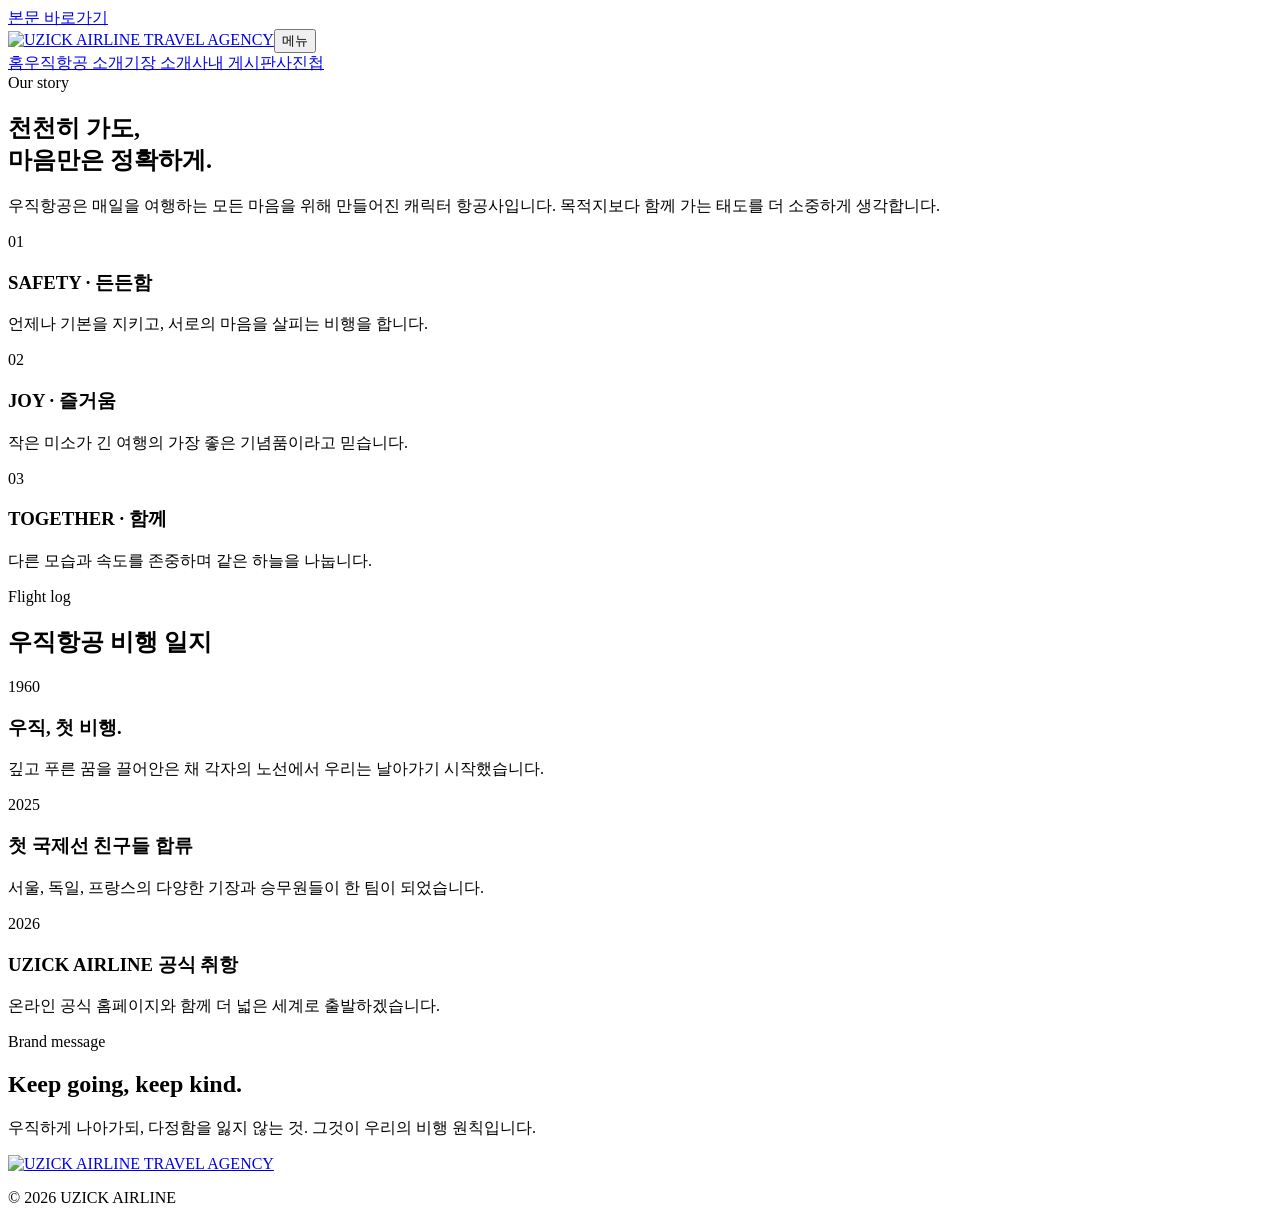
==== about.html @ 8cd91e7f "Publish UZICK AIRLINE website pages" ====
<!doctype html><html lang="ko"><head><meta charset="utf-8"><meta name="viewport" content="width=device-width,initial-scale=1"><meta name="robots" content="noindex,nofollow,noarchive,nosnippet"><title>우직항공 소개 · UZICK AIRLINE</title><link rel="stylesheet" href="assets/css/style.css"><link rel="stylesheet" href="assets/css/brand.css"></head><body><a class="skip" href="#main">본문 바로가기</a><header class="site-header"><div class="nav-wrap"><a class="brand" href="index.html" aria-label="우직항공 홈"><span class="brand-logo-frame"><img src="assets/images/uzick-airline-logo.png" alt="UZICK AIRLINE TRAVEL AGENCY"></span></a><button class="menu-btn" aria-expanded="false">메뉴</button><nav class="nav"><a href="index.html">홈</a><a href="about.html">우직항공 소개</a><a href="captains.html">기장 소개</a><a href="board.html">사내 게시판</a><a href="gallery.html">사진첩</a></nav></div></header><main id="main"><section class="page-hero"><div><span class="eyebrow">Our story</span><h1>천천히 가도,<br>마음만은 정확하게.</h1><p>우직항공은 매일을 여행하는 모든 마음을 위해 만들어진 캐릭터 항공사입니다. 목적지보다 함께 가는 태도를 더 소중하게 생각합니다.</p></div></section><section class="section"><div class="grid three"><article class="card"><span class="feature-number">01</span><h3>SAFETY · 든든함</h3><p>언제나 기본을 지키고, 서로의 마음을 살피는 비행을 합니다.</p></article><article class="card"><span class="feature-number">02</span><h3>JOY · 즐거움</h3><p>작은 미소가 긴 여행의 가장 좋은 기념품이라고 믿습니다.</p></article><article class="card"><span class="feature-number">03</span><h3>TOGETHER · 함께</h3><p>다른 모습과 속도를 존중하며 같은 하늘을 나눕니다.</p></article></div></section><section class="section"><div class="section-head"><div><span class="eyebrow">Flight log</span><h2>우직항공 비행 일지</h2></div></div><div class="timeline"><article class="card"><span class="badge">1960</span><h3>우직, 첫 비행.</h3><p>깊고 푸른 꿈을 끌어안은 채 각자의 노선에서 우리는 날아가기 시작했습니다.</p></article><article class="card"><span class="badge">2025</span><h3>첫 국제선 친구들 합류</h3><p>서울, 독일, 프랑스의 다양한 기장과 승무원들이 한 팀이 되었습니다.</p></article><article class="card"><span class="badge">2026</span><h3>UZICK AIRLINE 공식 취항</h3><p>온라인 공식 홈페이지와 함께 더 넓은 세계로 출발하겠습니다.</p></article></div></section><section class="section tight"><div class="card flight-board"><span class="eyebrow">Brand message</span><h2>Keep going, keep kind.</h2><p>우직하게 나아가되, 다정함을 잃지 않는 것. 그것이 우리의 비행 원칙입니다.</p></div></section></main><footer><div><a class="brand" href="index.html" aria-label="우직항공 홈"><span class="brand-logo-frame"><img src="assets/images/uzick-airline-logo.png" alt="UZICK AIRLINE TRAVEL AGENCY"></span></a><p>© 2026 UZICK AIRLINE</p></div></footer><script src="assets/js/common.js"></script></body></html>
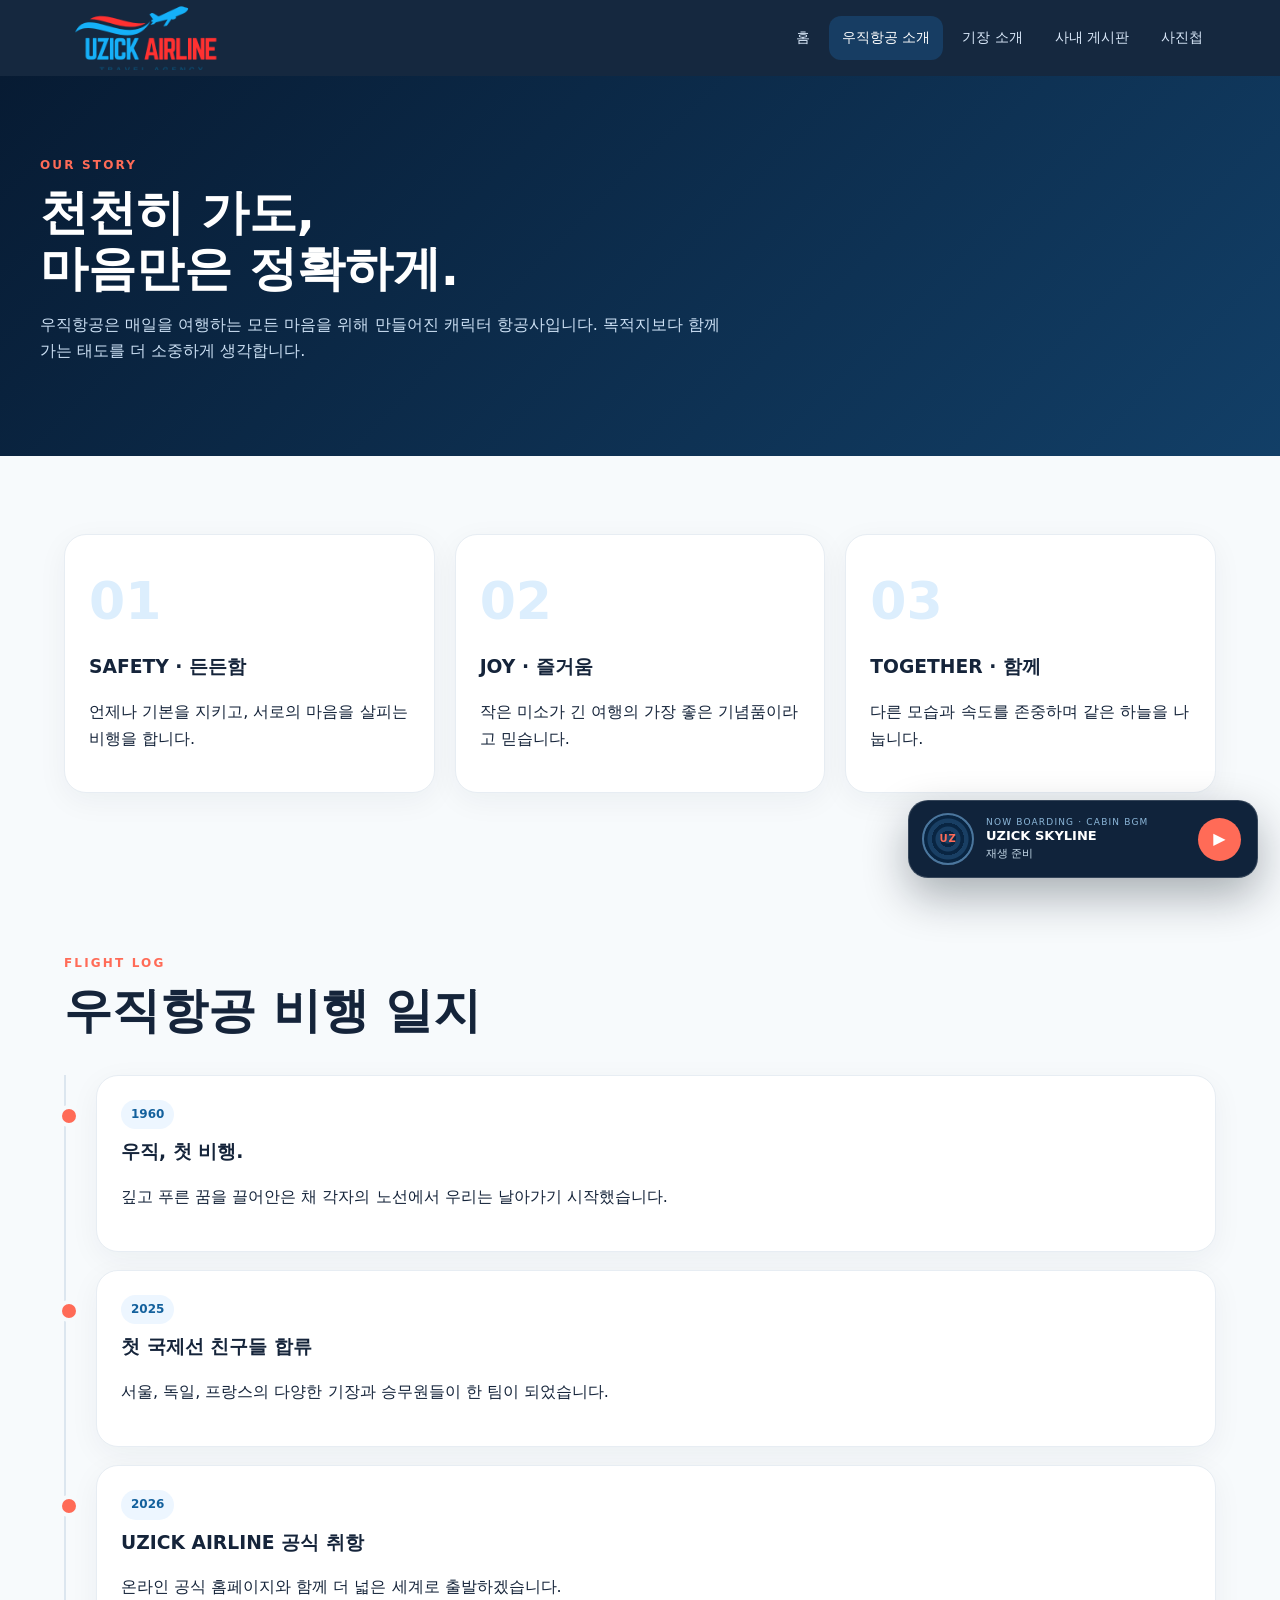
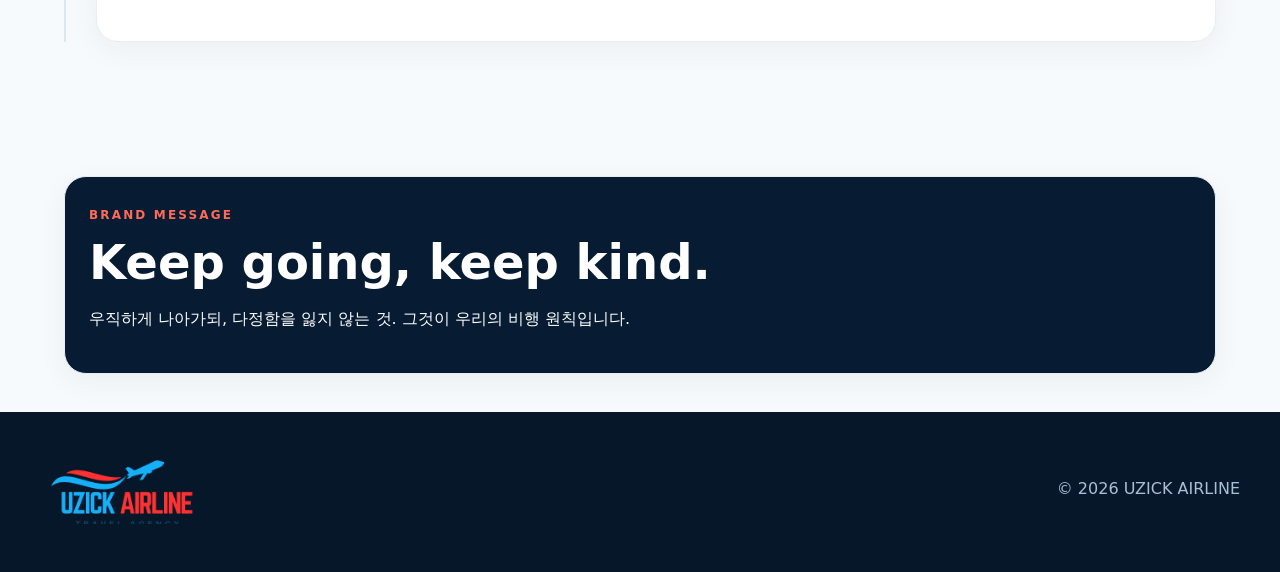
==== commit e934bf19: "Refresh pages with cabin music player" ====
--- a/about.html
+++ b/about.html
@@ -1,4 +1,4 @@
-<!doctype html><html lang="ko"><head><meta charset="utf-8"><meta name="viewport" content="width=device-width,initial-scale=1"><meta name="robots" content="noindex,nofollow,noarchive,nosnippet"><title>우직항공 소개 · UZICK AIRLINE</title><link rel="stylesheet" href="assets/css/style.css"><link rel="stylesheet" href="assets/css/brand.css"></head><body><a class="skip" href="#main">본문 바로가기</a><header class="site-header"><div class="nav-wrap"><a class="brand" href="index.html" aria-label="우직항공 홈"><span class="brand-logo-frame"><img src="assets/images/uzick-airline-logo.png" alt="UZICK AIRLINE TRAVEL AGENCY"></span></a><button class="menu-btn" aria-expanded="false">메뉴</button><nav class="nav"><a href="index.html">홈</a><a href="about.html">우직항공 소개</a><a href="captains.html">기장 소개</a><a href="board.html">사내 게시판</a><a href="gallery.html">사진첩</a></nav></div></header><main id="main"><section class="page-hero"><div><span class="eyebrow">Our story</span><h1>천천히 가도,<br>마음만은 정확하게.</h1><p>우직항공은 매일을 여행하는 모든 마음을 위해 만들어진 캐릭터 항공사입니다. 목적지보다 함께 가는 태도를 더 소중하게 생각합니다.</p></div></section><section class="section"><div class="grid three"><article class="card"><span class="feature-number">01</span><h3>SAFETY · 든든함</h3><p>언제나 기본을 지키고, 서로의 마음을 살피는 비행을 합니다.</p></article><article class="card"><span class="feature-number">02</span><h3>JOY · 즐거움</h3><p>작은 미소가 긴 여행의 가장 좋은 기념품이라고 믿습니다.</p></article><article class="card"><span class="feature-number">03</span><h3>TOGETHER · 함께</h3><p>다른 모습과 속도를 존중하며 같은 하늘을 나눕니다.</p></article></div></section><section class="section"><div class="section-head"><div><span class="eyebrow">Flight log</span><h2>우직항공 비행 일지</h2></div></div><div class="timeline"><article class="card"><span class="badge">1960</span><h3>우직, 첫 비행.</h3><p>깊고 푸른 꿈을 끌어안은 채 각자의 노선에서 우리는 날아가기 시작했습니다.</p></article><article class="card"><span class="badge">2025</span><h3>첫 국제선 친구들 합류</h3><p>서울, 독일, 프랑스의 다양한 기장과 승무원들이 한 팀이 되었습니다.</p></article><article class="card"><span class="badge">2026</span><h3>UZICK AIRLINE 공식 취항</h3><p>온라인 공식 홈페이지와 함께 더 넓은 세계로 출발하겠습니다.</p></article></div></section><section class="section tight"><div class="card flight-board"><span class="eyebrow">Brand message</span><h2>Keep going, keep kind.</h2><p>우직하게 나아가되, 다정함을 잃지 않는 것. 그것이 우리의 비행 원칙입니다.</p></div></section></main><footer><div><a class="brand" href="index.html" aria-label="우직항공 홈"><span class="brand-logo-frame"><img src="assets/images/uzick-airline-logo.png" alt="UZICK AIRLINE TRAVEL AGENCY"></span></a><p>© 2026 UZICK AIRLINE</p></div></footer><script src="assets/js/common.js"></script></body></html>
+<!doctype html><html lang="ko"><head><meta charset="utf-8"><meta name="viewport" content="width=device-width,initial-scale=1"><meta name="robots" content="noindex,nofollow,noarchive,nosnippet"><title>우직항공 소개 · UZICK AIRLINE</title><link rel="stylesheet" href="assets/css/style.css"><link rel="stylesheet" href="assets/css/brand.css"></head><body><a class="skip" href="#main">본문 바로가기</a><header class="site-header"><div class="nav-wrap"><a class="brand" href="index.html" aria-label="우직항공 홈"><span class="brand-logo-frame"><img src="assets/images/uzick-airline-logo.png" alt="UZICK AIRLINE TRAVEL AGENCY"></span></a><button class="menu-btn" aria-expanded="false">메뉴</button><nav class="nav"><a href="index.html">홈</a><a href="about.html">우직항공 소개</a><a href="captains.html">기장 소개</a><a href="board.html">사내 게시판</a><a href="gallery.html">사진첩</a></nav></div></header><main id="main"><section class="page-hero"><div><span class="eyebrow">Our story</span><h1>천천히 가도,<br>마음만은 정확하게.</h1><p>우직항공은 매일을 여행하는 모든 마음을 위해 만들어진 캐릭터 항공사입니다. 목적지보다 함께 가는 태도를 더 소중하게 생각합니다.</p></div></section><section class="section"><div class="grid three"><article class="card"><span class="feature-number">01</span><h3>SAFETY · 든든함</h3><p>언제나 기본을 지키고, 서로의 마음을 살피는 비행을 합니다.</p></article><article class="card"><span class="feature-number">02</span><h3>JOY · 즐거움</h3><p>작은 미소가 긴 여행의 가장 좋은 기념품이라고 믿습니다.</p></article><article class="card"><span class="feature-number">03</span><h3>TOGETHER · 함께</h3><p>다른 모습과 속도를 존중하며 같은 하늘을 나눕니다.</p></article></div></section><section class="section"><div class="section-head"><div><span class="eyebrow">Flight log</span><h2>우직항공 비행 일지</h2></div></div><div class="timeline"><article class="card"><span class="badge">1960</span><h3>우직, 첫 비행.</h3><p>깊고 푸른 꿈을 끌어안은 채 각자의 노선에서 우리는 날아가기 시작했습니다.</p></article><article class="card"><span class="badge">2025</span><h3>첫 국제선 친구들 합류</h3><p>서울, 독일, 프랑스의 다양한 기장과 승무원들이 한 팀이 되었습니다.</p></article><article class="card"><span class="badge">2026</span><h3>UZICK AIRLINE 공식 취항</h3><p>온라인 공식 홈페이지와 함께 더 넓은 세계로 출발하겠습니다.</p></article></div></section><section class="section tight"><div class="card flight-board"><span class="eyebrow">Brand message</span><h2>Keep going, keep kind.</h2><p>우직하게 나아가되, 다정함을 잃지 않는 것. 그것이 우리의 비행 원칙입니다.</p></div></section></main><footer><div><a class="brand" href="index.html" aria-label="우직항공 홈"><span class="brand-logo-frame"><img src="assets/images/uzick-airline-logo.png" alt="UZICK AIRLINE TRAVEL AGENCY"></span></a><p>© 2026 UZICK AIRLINE</p></div></footer><script src="assets/js/common.js?v=20260818-2"></script></body></html>
 
 
 
--- a/assets/css/style.css
+++ b/assets/css/style.css
@@ -0,0 +1 @@
+:root{--navy:#071b33;--navy2:#0c2b4e;--blue:#1674c7;--sky:#eaf6ff;--coral:#ff6b57;--gold:#e9be70;--ink:#15243a;--muted:#65758a;--line:#dce6ef;--white:#fff;--shadow:0 18px 55px rgba(9,35,64,.12);--radius:22px}*{box-sizing:border-box}html{scroll-behavior:smooth}body{margin:0;font-family:Pretendard,"Noto Sans KR",system-ui,-apple-system,sans-serif;color:var(--ink);background:#f7fafc;line-height:1.65}a{color:inherit;text-decoration:none}button,input,select,textarea{font:inherit}button{cursor:pointer}.skip{position:fixed;left:12px;top:-60px;background:#fff;padding:10px 16px;z-index:1000;border-radius:9px}.skip:focus{top:12px}.site-header{position:sticky;top:0;z-index:50;background:rgba(7,27,51,.94);backdrop-filter:blur(12px);color:#fff}.nav-wrap{max-width:1200px;margin:auto;min-height:76px;padding:0 24px;display:flex;align-items:center;gap:28px}.brand{display:flex;align-items:center;gap:10px;font-weight:900;letter-spacing:.06em;white-space:nowrap}.brand-mark{width:42px;height:42px;display:grid;place-items:center;border-radius:50% 50% 50% 12%;background:var(--coral);font-size:22px;transform:rotate(-8deg)}.brand small{display:block;font-size:9px;color:#9fc9e9;letter-spacing:.22em}.nav{display:flex;gap:6px;margin-left:auto}.nav a{padding:10px 13px;border-radius:12px;color:#dbeafb;font-size:14px}.nav a:hover,.nav a:focus-visible,.nav a[aria-current=page]{background:#173d63;color:#fff}.menu-btn{display:none;margin-left:auto;border:1px solid #56718e;background:transparent;color:#fff;border-radius:10px;padding:8px 12px}.hero{min-height:610px;background:linear-gradient(90deg,rgba(7,27,51,.92) 0%,rgba(7,27,51,.72) 35%,rgba(7,27,51,.06) 68%),url('../images/brand-hero.png') center/cover;display:flex;align-items:center;color:#fff}.hero-inner{max-width:1200px;width:100%;margin:auto;padding:80px 24px}.eyebrow{display:inline-flex;gap:8px;align-items:center;text-transform:uppercase;letter-spacing:.18em;font-size:12px;font-weight:800;color:var(--coral)}.hero h1{font-size:clamp(43px,6vw,78px);line-height:1.03;margin:18px 0 18px;max-width:640px;letter-spacing:-.04em}.hero p{max-width:520px;color:#dceafa;font-size:18px}.hero-actions,.actions{display:flex;flex-wrap:wrap;gap:10px;margin-top:28px}.btn{display:inline-flex;align-items:center;justify-content:center;gap:8px;border:0;border-radius:14px;padding:13px 19px;background:var(--coral);color:#fff;font-weight:800}.btn.secondary{background:#fff;color:var(--navy)}.btn.ghost{background:transparent;color:var(--navy);border:1px solid var(--line)}.btn.danger{background:#b53232}.btn.small{padding:8px 12px;font-size:13px}.section{max-width:1200px;margin:auto;padding:78px 24px}.section.tight{padding-top:38px;padding-bottom:38px}.section-head{display:flex;align-items:end;justify-content:space-between;gap:20px;margin-bottom:28px}.section h2,.page-hero h1{font-size:clamp(30px,4vw,48px);line-height:1.15;margin:8px 0}.section-head p,.muted{color:var(--muted)}.grid{display:grid;gap:20px}.grid.two{grid-template-columns:repeat(2,1fr)}.grid.three{grid-template-columns:repeat(3,1fr)}.grid.four{grid-template-columns:repeat(4,1fr)}.card{background:#fff;border:1px solid #e7edf3;border-radius:var(--radius);padding:24px;box-shadow:0 8px 30px rgba(9,35,64,.05)}.card h3{margin:8px 0}.card:hover{box-shadow:var(--shadow)}.quick-card{min-height:180px;display:flex;flex-direction:column;justify-content:space-between}.icon{width:44px;height:44px;border-radius:14px;background:var(--sky);display:grid;place-items:center;font-size:22px}.status-dot{width:8px;height:8px;background:#43c477;border-radius:50%;display:inline-block;box-shadow:0 0 0 5px rgba(67,196,119,.13)}.ops-bar{background:#fff;border-bottom:1px solid var(--line)}.ops-grid{max-width:1200px;margin:auto;padding:18px 24px;display:grid;grid-template-columns:1.1fr 2fr;gap:20px}.weather{display:flex;align-items:center;gap:14px}.weather-temp{font-size:34px;font-weight:900}.clocks{display:grid;grid-template-columns:repeat(3,1fr);gap:10px}.clock{border-left:1px solid var(--line);padding-left:18px}.clock strong{font-variant-numeric:tabular-nums;font-size:20px}.crew-card{display:grid;grid-template-columns:88px 1fr;gap:18px;align-items:center}.avatar{width:88px;height:88px;border-radius:50%;display:grid;place-items:center;font-size:45px;background:linear-gradient(145deg,#dff1ff,#fff3e8);border:4px solid #fff;box-shadow:0 5px 20px #bdd5e8}.badge{display:inline-block;padding:5px 10px;border-radius:20px;background:#edf6ff;color:#14619d;font-size:12px;font-weight:800}.flight-board{background:var(--navy);color:#fff}.flight-row{display:grid;grid-template-columns:1fr auto 1fr;gap:16px;align-items:center}.flight-code{color:#89bfe8;font-size:12px;letter-spacing:.12em}.route{text-align:center;font-weight:800}.route-line{height:2px;background:linear-gradient(90deg,var(--coral),#fff);position:relative;margin:10px 0}.route-line:after{content:'✈';position:absolute;right:-2px;top:-14px;color:#fff}.page-hero{background:linear-gradient(135deg,var(--navy),#123f67);color:#fff;padding:75px 24px}.page-hero>div{max-width:1200px;margin:auto}.page-hero p{max-width:680px;color:#cce0f4}.feature-number{font-size:52px;font-weight:900;color:#dceefd}.timeline{border-left:2px solid var(--line);padding-left:30px}.timeline .card{position:relative;margin-bottom:18px}.timeline .card:before{content:'';position:absolute;left:-39px;top:29px;width:14px;height:14px;border-radius:50%;background:var(--coral);border:4px solid #f7fafc}.toolbar{display:flex;flex-wrap:wrap;gap:10px;margin-bottom:24px}.field{width:100%;border:1px solid #cfdbe6;background:#fff;border-radius:12px;padding:12px 14px}.toolbar .field{width:auto;flex:1;min-width:180px}.tabs{display:flex;gap:8px}.tab{border:1px solid var(--line);background:#fff;padding:10px 16px;border-radius:999px}.tab.active{background:var(--navy);color:#fff}.captain-card{padding:0;overflow:hidden}.portrait{height:200px;background:linear-gradient(145deg,#dcefff,#fff1e4);display:grid;place-items:center;font-size:95px}.captain-info{padding:20px}.captain-meta{display:flex;justify-content:space-between;gap:10px}.table-wrap{overflow-x:auto;background:#fff;border-radius:18px;border:1px solid var(--line)}table{width:100%;border-collapse:collapse;min-width:670px}th,td{text-align:left;padding:15px;border-bottom:1px solid var(--line)}th{background:#eef5fa;font-size:13px}tbody tr:hover{background:#fafcfe}.notice{background:#fff7e8;border:1px solid #f1d89e;padding:16px;border-radius:14px}.empty{text-align:center;padding:55px 20px;color:var(--muted)}.gallery{columns:3 280px;column-gap:18px}.gallery-item{break-inside:avoid;margin-bottom:18px;border:0;padding:0;background:#fff;border-radius:18px;overflow:hidden;width:100%;text-align:left;box-shadow:0 8px 25px rgba(9,35,64,.08)}.gallery-visual{height:240px;background-image:var(--img);background-size:cover;background-position:center}.gallery-item:nth-child(2n) .gallery-visual{height:330px}.gallery-caption{padding:16px}.modal{position:fixed;inset:0;z-index:100;display:none;place-items:center;padding:20px;background:rgba(3,15,29,.76)}.modal.open{display:grid}.modal-panel{position:relative;background:#fff;border-radius:22px;max-width:720px;width:100%;max-height:90vh;overflow:auto;padding:28px}.modal-close{position:absolute;right:14px;top:14px;width:40px;height:40px;border:0;border-radius:50%;background:#edf2f6;font-size:20px}.modal-image{width:100%;border-radius:15px}.form-grid{display:grid;grid-template-columns:1fr 1fr;gap:15px}.form-grid .full{grid-column:1/-1}label{font-weight:700;font-size:14px}textarea.field{min-height:160px;resize:vertical}.toast{position:fixed;right:20px;bottom:20px;z-index:200;background:var(--navy);color:#fff;padding:13px 18px;border-radius:12px;transform:translateY(100px);opacity:0;transition:.25s}.toast.show{transform:none;opacity:1}.loading{display:inline-block;width:18px;height:18px;border:2px solid #acd2ef;border-top-color:var(--blue);border-radius:50%;animation:spin .7s linear infinite}@keyframes spin{to{transform:rotate(360deg)}}footer{background:#06172a;color:#a9bfd3;padding:48px 24px}footer>div{max-width:1200px;margin:auto;display:flex;justify-content:space-between;gap:30px}footer .brand{color:#fff}:focus-visible{outline:3px solid #ffb159;outline-offset:3px}@media(max-width:800px){.menu-btn{display:block}.nav{position:absolute;left:0;right:0;top:76px;display:none;flex-direction:column;background:var(--navy);padding:12px 20px 24px}.nav.open{display:flex}.hero{min-height:660px;background-position:63% center}.hero-inner{padding-top:240px;background:linear-gradient(0deg,rgba(7,27,51,.95),transparent)}.ops-grid{grid-template-columns:1fr}.clocks{grid-template-columns:1fr 1fr 1fr}.grid.four,.grid.three{grid-template-columns:1fr 1fr}.grid.two{grid-template-columns:1fr}.section{padding:55px 20px}.section-head{align-items:start;flex-direction:column}.form-grid{grid-template-columns:1fr}footer>div{flex-direction:column}}@media(max-width:520px){.grid.four,.grid.three{grid-template-columns:1fr}.clocks{grid-template-columns:1fr}.clock{border-left:0;border-top:1px solid var(--line);padding:8px 0}.hero{min-height:620px}.hero h1{font-size:44px}.flight-row{grid-template-columns:1fr}.route{text-align:left}.route-line{max-width:180px}.nav-wrap{padding:0 18px}.brand-text{font-size:14px}}
--- a/assets/css/brand.css
+++ b/assets/css/brand.css
@@ -0,0 +1,2 @@
+.brand-logo-frame{position:relative;display:block;width:174px;height:64px;overflow:hidden;background:transparent}.brand-logo-frame img{position:absolute;width:210px;height:210px;max-width:none;left:-18px;top:-72px;object-fit:contain}.site-header .brand{padding:0}footer .brand-logo-frame{width:174px;height:64px}footer .brand-logo-frame img{left:-18px;top:-72px}@media(max-width:520px){.brand-logo-frame{width:148px;height:56px}.brand-logo-frame img{width:184px;height:184px;left:-18px;top:-63px}}
+.photo-slot{position:relative;width:112px;height:112px;display:grid;place-items:center;border:2px dashed #5b8aa5;border-radius:18px;color:#426d85;font:italic 700 14px "Segoe Print","Bradley Hand",cursive;background:rgba(255,255,255,.45)}.photo-slot:before,.photo-slot:after{content:'';position:absolute;background:#7ca4b8;opacity:.5}.photo-slot:before{width:34px;height:34px;border-radius:50%;top:19px}.photo-slot:after{width:58px;height:30px;border-radius:50% 50% 15px 15px;bottom:17px}.portrait-sketch .photo-slot+small{color:#658294}.passport-photo .photo-slot{z-index:2;width:140px;height:140px}.crew-photo{width:100%;height:100%;object-fit:cover;object-position:center}.portrait-sketch .crew-photo{height:200px}.passport-photo .crew-photo{position:absolute;inset:0;z-index:2}
